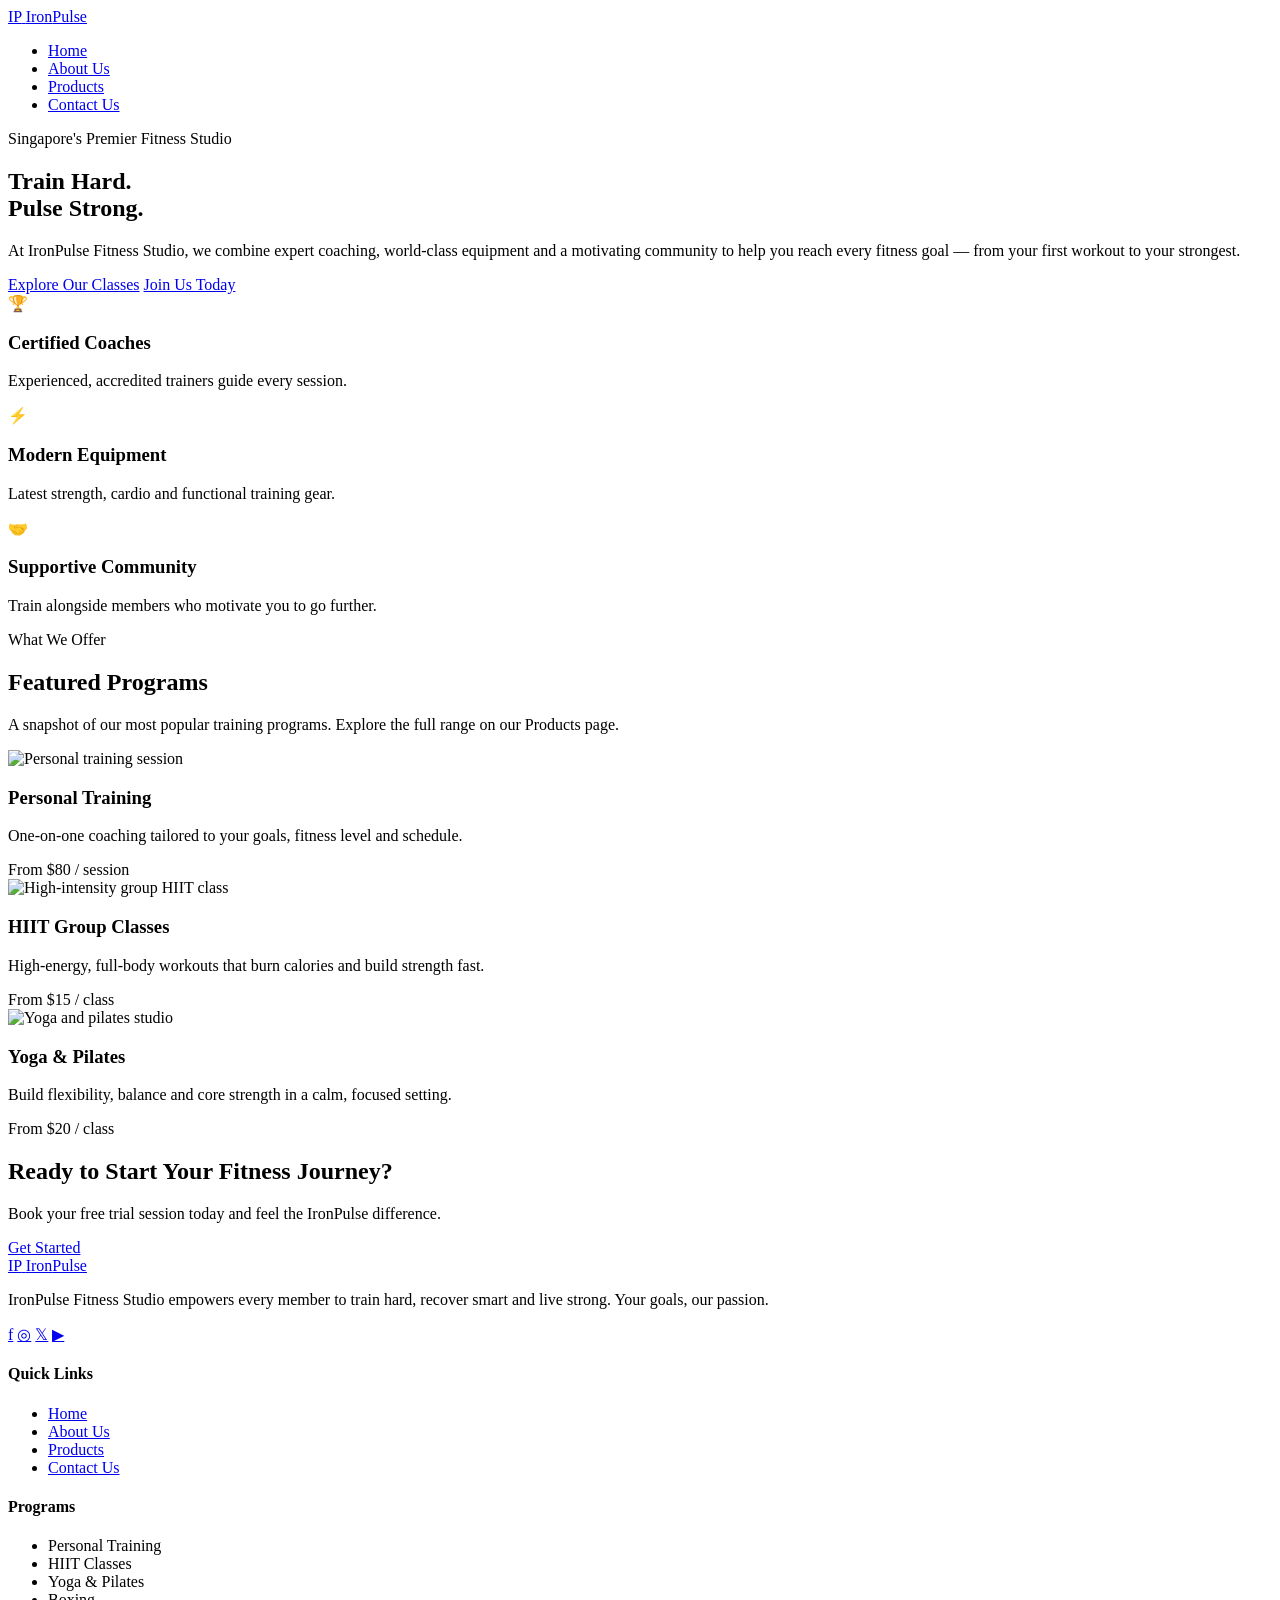
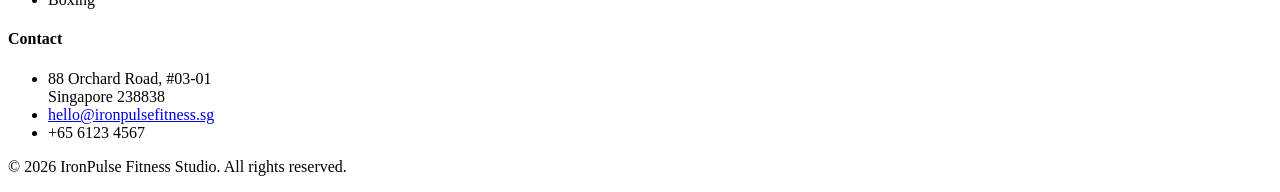
==== index.html @ caf17959 "Add initial index.html for IronPulse Fitness Studio This is the initial commit of the index.html fil" ====
<!DOCTYPE html>
<html lang="en">
<head>
  <meta charset="UTF-8">
  <meta name="viewport" content="width=device-width, initial-scale=1.0">
  <title>IronPulse Fitness Studio | Train Hard. Pulse Strong.</title>
  <link rel="preconnect" href="https://fonts.googleapis.com">
  <link rel="preconnect" href="https://fonts.gstatic.com" crossorigin>
  <link href="https://fonts.googleapis.com/css2?family=Montserrat:wght@600;700;800&family=Inter:wght@400;500;600&display=swap" rel="stylesheet">
  <link rel="stylesheet" href="style.css">
</head>
<body>
  <!-- ===== Shared header / navigation ===== -->
  <header class="site-header">
    <div class="wrapper header-inner">
      <a class="brand" href="index.html">
        <span class="brand-mark">IP</span>
        <span class="brand-name">Iron<span>Pulse</span></span>
      </a>
      <nav class="site-nav" aria-label="Main navigation">
        <ul>
          <li><a href="index.html" class="active">Home</a></li>
          <li><a href="aboutus.html">About Us</a></li>
          <li><a href="products.html">Products</a></li>
          <li><a href="contactus.html">Contact Us</a></li>
        </ul>
      </nav>
    </div>
  </header>

  <main>
    <!-- Hero section -->
    <section class="hero">
      <div class="hero-bg" role="img" aria-label="Modern gym interior"></div>
      <div class="wrapper">
        <div class="hero-content">
          <p class="hero-kicker">Singapore's Premier Fitness Studio</p>
          <h1>Train Hard.<br>Pulse Strong.</h1>
          <p>At IronPulse Fitness Studio, we combine expert coaching, world-class equipment and a motivating community to help you reach every fitness goal — from your first workout to your strongest.</p>
          <div class="hero-actions">
            <a href="products.html" class="btn btn-primary">Explore Our Classes</a>
            <a href="contactus.html" class="btn btn-outline">Join Us Today</a>
          </div>
        </div>
      </div>
    </section>

    <!-- Feature strip -->
    <section class="feature-strip">
      <div class="wrapper">
        <div class="feature-box"><div class="feature-icon">🏆</div><h3>Certified Coaches</h3><p>Experienced, accredited trainers guide every session.</p></div>
        <div class="feature-box"><div class="feature-icon">⚡</div><h3>Modern Equipment</h3><p>Latest strength, cardio and functional training gear.</p></div>
        <div class="feature-box"><div class="feature-icon">🤝</div><h3>Supportive Community</h3><p>Train alongside members who motivate you to go further.</p></div>
      </div>
    </section>

    <!-- Featured services preview -->
    <section class="section">
      <div class="wrapper">
        <span class="section-kicker">What We Offer</span>
        <h2 class="section-title">Featured Programs</h2>
        <p class="section-sub">A snapshot of our most popular training programs. Explore the full range on our Products page.</p>
        <div class="featured-grid">
          <article class="service-card">
            <img src="assets/images/pt.jpg" alt="Personal training session">
            <div class="card-body">
              <h3>Personal Training</h3>
              <p>One-on-one coaching tailored to your goals, fitness level and schedule.</p>
              <span class="price">From $80 / session</span>
            </div>
          </article>
          <article class="service-card">
            <img src="assets/images/hiit.jpg" alt="High-intensity group HIIT class">
            <div class="card-body">
              <h3>HIIT Group Classes</h3>
              <p>High-energy, full-body workouts that burn calories and build strength fast.</p>
              <span class="price">From $15 / class</span>
            </div>
          </article>
          <article class="service-card">
            <img src="assets/images/yoga.jpg" alt="Yoga and pilates studio">
            <div class="card-body">
              <h3>Yoga &amp; Pilates</h3>
              <p>Build flexibility, balance and core strength in a calm, focused setting.</p>
              <span class="price">From $20 / class</span>
            </div>
          </article>
        </div>
      </div>
    </section>

    <!-- Call to action -->
    <section class="cta-band">
      <div class="wrapper">
        <h2>Ready to Start Your Fitness Journey?</h2>
        <p>Book your free trial session today and feel the IronPulse difference.</p>
        <a href="contactus.html" class="btn btn-outline">Get Started</a>
      </div>
    </section>
  </main>

  <!-- ===== Shared footer ===== -->
  <footer class="site-footer">
    <div class="wrapper">
      <div class="footer-grid">
        <div class="footer-col">
          <a class="brand" href="index.html">
            <span class="brand-mark">IP</span>
            <span class="brand-name">Iron<span>Pulse</span></span>
          </a>
          <p class="footer-about">IronPulse Fitness Studio empowers every member to train hard, recover smart and live strong. Your goals, our passion.</p>
          <div class="social-icons">
            <a href="https://facebook.com" target="_blank" rel="noopener" aria-label="Facebook">f</a>
            <a href="https://instagram.com" target="_blank" rel="noopener" aria-label="Instagram">◎</a>
            <a href="https://twitter.com" target="_blank" rel="noopener" aria-label="X / Twitter">𝕏</a>
            <a href="https://youtube.com" target="_blank" rel="noopener" aria-label="YouTube">▶</a>
          </div>
        </div>
        <div class="footer-col">
          <h4>Quick Links</h4>
          <ul>
            <li><a href="index.html">Home</a></li>
            <li><a href="aboutus.html">About Us</a></li>
            <li><a href="products.html">Products</a></li>
            <li><a href="contactus.html">Contact Us</a></li>
          </ul>
        </div>
        <div class="footer-col">
          <h4>Programs</h4>
          <ul>
            <li>Personal Training</li>
            <li>HIIT Classes</li>
            <li>Yoga &amp; Pilates</li>
            <li>Boxing</li>
          </ul>
        </div>
        <div class="footer-col">
          <h4>Contact</h4>
          <ul>
            <li>88 Orchard Road, #03-01<br>Singapore 238838</li>
            <li><a href="mailto:hello@ironpulsefitness.sg">hello@ironpulsefitness.sg</a></li>
            <li>+65 6123 4567</li>
          </ul>
        </div>
      </div>
      <div class="footer-bottom">
        <p>&copy; 2026 IronPulse Fitness Studio. All rights reserved.</p>
      </div>
    </div>
  </footer>
</body>
</html>
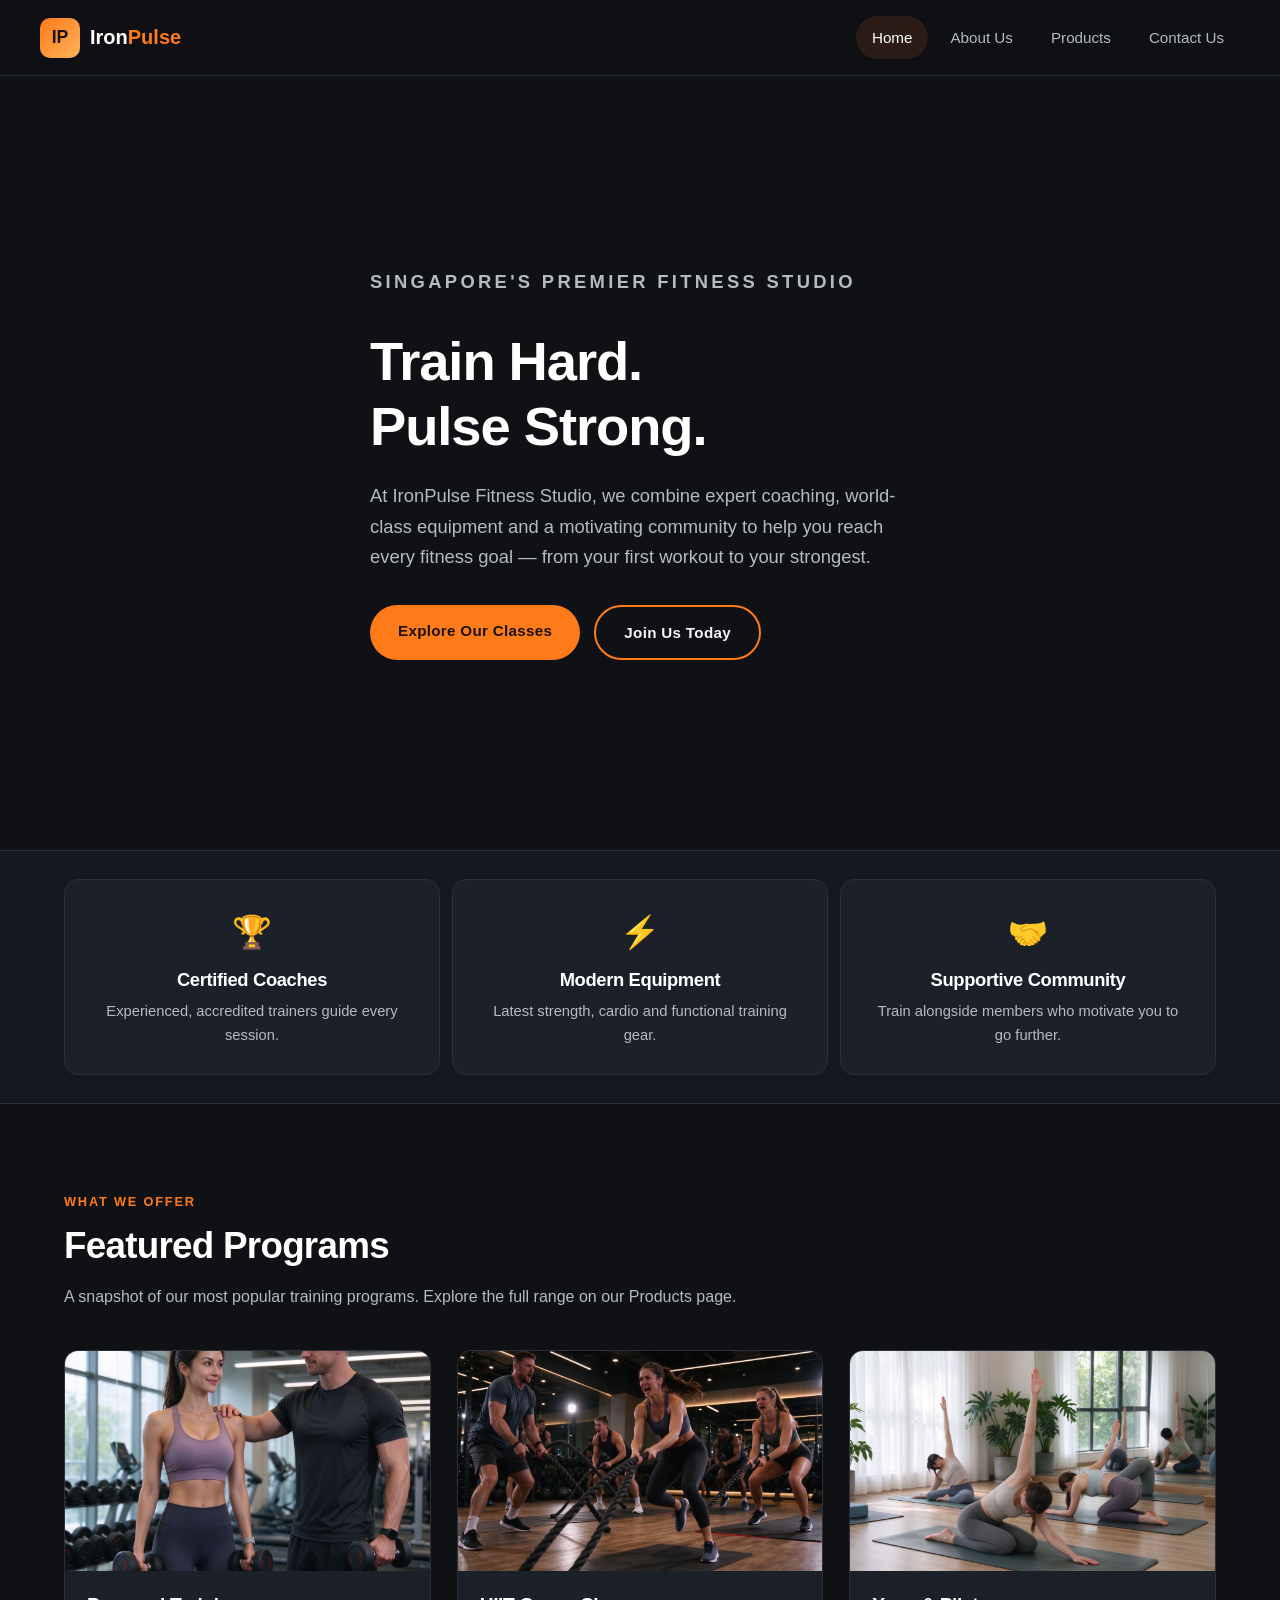
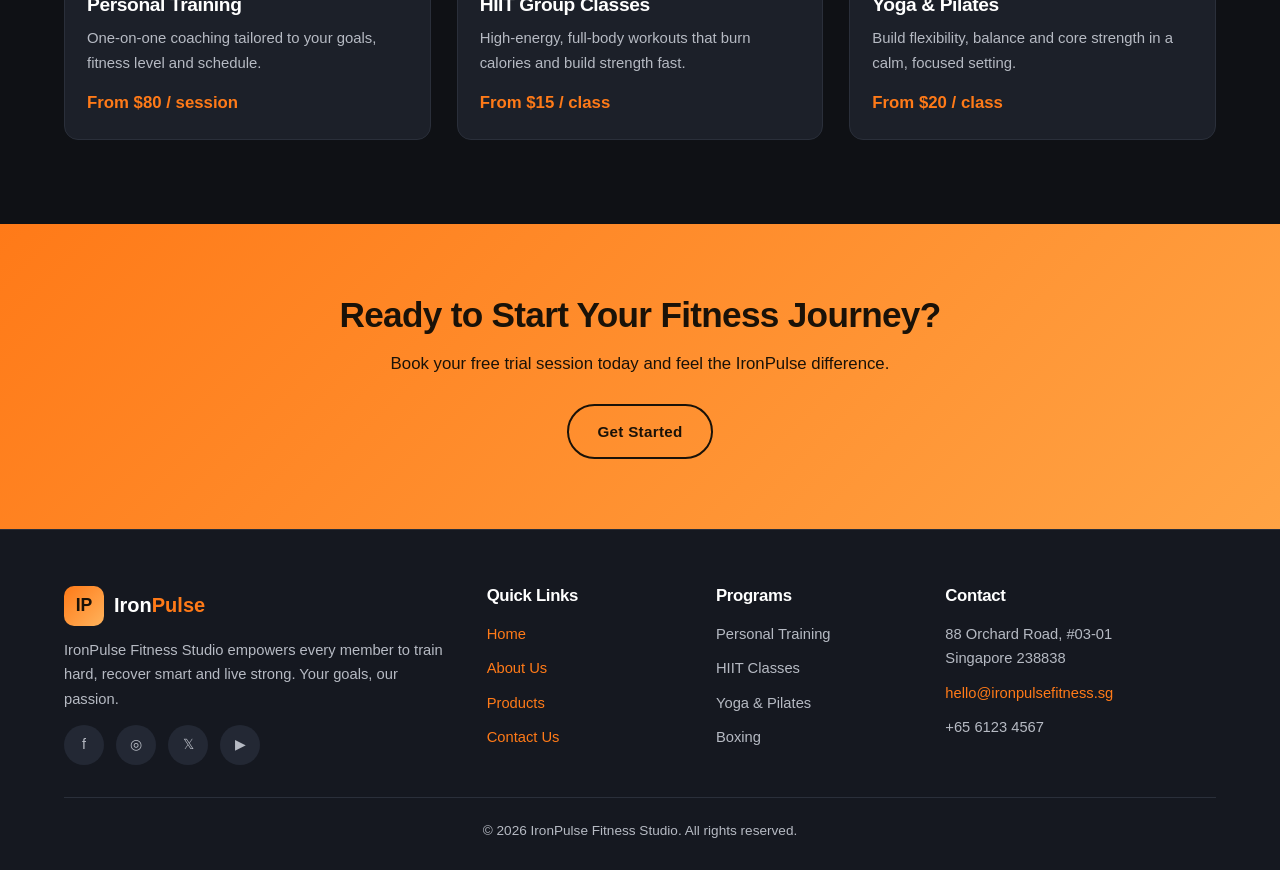
==== commit f4267341: "Update image paths to use 'Assets' directory" ====
--- a/index.html
+++ b/index.html
@@ -62,7 +62,7 @@
         <p class="section-sub">A snapshot of our most popular training programs. Explore the full range on our Products page.</p>
         <div class="featured-grid">
           <article class="service-card">
-            <img src="assets/images/pt.jpg" alt="Personal training session">
+            <img src="Assets/images/pt.jpg" alt="Personal training session">
             <div class="card-body">
               <h3>Personal Training</h3>
               <p>One-on-one coaching tailored to your goals, fitness level and schedule.</p>
@@ -70,7 +70,7 @@
             </div>
           </article>
           <article class="service-card">
-            <img src="assets/images/hiit.jpg" alt="High-intensity group HIIT class">
+            <img src="Assets/images/hiit.jpg" alt="High-intensity group HIIT class">
             <div class="card-body">
               <h3>HIIT Group Classes</h3>
               <p>High-energy, full-body workouts that burn calories and build strength fast.</p>
@@ -78,7 +78,7 @@
             </div>
           </article>
           <article class="service-card">
-            <img src="assets/images/yoga.jpg" alt="Yoga and pilates studio">
+            <img src="Assets/images/yoga.jpg" alt="Yoga and pilates studio">
             <div class="card-body">
               <h3>Yoga &amp; Pilates</h3>
               <p>Build flexibility, balance and core strength in a calm, focused setting.</p>
--- a/style.css
+++ b/style.css
@@ -0,0 +1,414 @@
+/* ============================================================
+   IronPulse Fitness Studio — style.css
+   Shared stylesheet for all 4 pages (index, aboutus, products, contactus)
+   ============================================================ */
+
+:root {
+  --bg-dark: #0f1115;
+  --bg-dark-2: #151820;
+  --bg-card: #1c2029;
+  --bg-card-2: #232834;
+  --accent: #ff7a18;
+  --accent-dark: #e8640a;
+  --accent-soft: rgba(255, 122, 24, 0.12);
+  --text-light: #f4f5f7;
+  --text-muted: #b6bac3;
+  --white: #ffffff;
+  --border: #2a2f3a;
+  --radius: 14px;
+  --shadow: 0 10px 30px rgba(0, 0, 0, 0.35);
+  --font-head: "Montserrat", "Segoe UI", Arial, sans-serif;
+  --font-body: "Inter", "Segoe UI", Arial, sans-serif;
+}
+
+/* ---------- Reset & base ---------- */
+* { margin: 0; padding: 0; box-sizing: border-box; }
+
+html { scroll-behavior: smooth; }
+
+body {
+  font-family: var(--font-body);
+  background-color: var(--bg-dark);
+  color: var(--text-light);
+  line-height: 1.65;
+  -webkit-font-smoothing: antialiased;
+}
+
+/* Semantic layout blocks use a shared wrapper */
+.wrapper {
+  max-width: 1200px;
+  margin: 0 auto;
+  padding: 0 24px;
+}
+
+img { max-width: 100%; display: block; }
+
+a { color: var(--accent); text-decoration: none; transition: color 0.2s ease; }
+a:hover { color: var(--white); }
+
+h1, h2, h3, h4 {
+  font-family: var(--font-head);
+  line-height: 1.2;
+  color: var(--white);
+  letter-spacing: -0.02em;
+}
+
+.section { padding: 84px 0; }
+
+.section-kicker {
+  display: inline-block;
+  text-transform: uppercase;
+  letter-spacing: 0.14em;
+  font-size: 0.8rem;
+  font-weight: 600;
+  color: var(--accent);
+  margin-bottom: 12px;
+}
+
+.section-title { font-size: 2.3rem; margin-bottom: 16px; }
+
+.section-sub {
+  color: var(--text-muted);
+  max-width: 720px;
+  margin-bottom: 40px;
+}
+
+/* ---------- Buttons ---------- */
+.btn {
+  display: inline-block;
+  padding: 13px 28px;
+  border-radius: 40px;
+  font-family: var(--font-head);
+  font-weight: 600;
+  font-size: 0.95rem;
+  letter-spacing: 0.02em;
+  cursor: pointer;
+  border: none;
+  transition: all 0.25s ease;
+}
+.btn-primary { background: var(--accent); color: #1a1208; }
+.btn-primary:hover { background: var(--accent-dark); color: #fff; transform: translateY(-2px); }
+.btn-outline { background: transparent; color: var(--text-light); border: 2px solid var(--accent); }
+.btn-outline:hover { background: var(--accent); color: #1a1208; }
+
+/* ============================================================
+   HEADER / NAV (identical on every page)
+   ============================================================ */
+.site-header {
+  position: sticky;
+  top: 0;
+  z-index: 100;
+  background: rgba(15, 17, 21, 0.92);
+  backdrop-filter: blur(8px);
+  border-bottom: 1px solid var(--border);
+}
+.header-inner {
+  display: flex;
+  align-items: center;
+  justify-content: space-between;
+  padding: 16px 0;
+}
+.brand { display: flex; align-items: center; gap: 10px; }
+.brand-mark {
+  width: 40px; height: 40px;
+  background: linear-gradient(135deg, var(--accent), #ffb35c);
+  border-radius: 10px;
+  display: grid; place-items: center;
+  font-family: var(--font-head);
+  font-weight: 800;
+  color: #1a1208;
+  font-size: 1.1rem;
+}
+.brand-name { font-family: var(--font-head); font-weight: 700; font-size: 1.25rem; color: var(--white); }
+.brand-name span { color: var(--accent); }
+
+.site-nav ul { display: flex; list-style: none; gap: 6px; }
+.site-nav a {
+  display: inline-block;
+  padding: 9px 16px;
+  border-radius: 30px;
+  color: var(--text-muted);
+  font-weight: 500;
+  font-size: 0.95rem;
+}
+.site-nav a:hover { color: var(--white); background: var(--bg-card-2); }
+.site-nav a.active { color: var(--white); background: var(--accent-soft); }
+
+/* ============================================================
+   FOOTER (identical on every page)
+   ============================================================ */
+.site-footer {
+  background: var(--bg-dark-2);
+  border-top: 1px solid var(--border);
+  padding: 56px 0 28px;
+}
+.footer-grid {
+  display: grid;
+  grid-template-columns: 2fr 1fr 1fr 1.4fr;
+  gap: 36px;
+  margin-bottom: 32px;
+}
+.footer-col h4 { font-size: 1.05rem; margin-bottom: 16px; }
+.footer-col p, .footer-col li { color: var(--text-muted); font-size: 0.92rem; }
+.footer-col ul { list-style: none; }
+.footer-col li { margin-bottom: 10px; }
+.footer-about { color: var(--text-muted); font-size: 0.92rem; margin-top: 12px; }
+.social-icons { display: flex; gap: 12px; margin-top: 14px; }
+.social-icons a {
+  width: 40px; height: 40px;
+  border-radius: 50%;
+  background: var(--bg-card-2);
+  display: grid; place-items: center;
+  color: var(--text-muted);
+  font-size: 0.9rem;
+  transition: all 0.2s ease;
+}
+.social-icons a:hover { background: var(--accent); color: #1a1208; transform: translateY(-3px); }
+.footer-bottom {
+  border-top: 1px solid var(--border);
+  padding-top: 22px;
+  text-align: center;
+  color: var(--text-muted);
+  font-size: 0.85rem;
+}
+
+/* ============================================================
+   HOME PAGE
+   ============================================================ */
+.hero {
+  position: relative;
+  min-height: 86vh;
+  display: flex;
+  align-items: center;
+  overflow: hidden;
+}
+.hero-bg {
+  position: absolute; inset: 0;
+  background: url("assets/images/hero.jpg") center/cover no-repeat;
+}
+.hero-bg::after {
+  content: "";
+  position: absolute; inset: 0;
+  background: linear-gradient(90deg, rgba(15,17,21,0.92) 0%, rgba(15,17,21,0.55) 55%, rgba(15,17,21,0.25) 100%);
+}
+.hero-content { position: relative; z-index: 2; max-width: 640px; padding: 120px 0; }
+.hero-kicker {
+  text-transform: uppercase;
+  letter-spacing: 0.18em;
+  font-size: 0.85rem;
+  font-weight: 600;
+  color: var(--accent);
+  margin-bottom: 18px;
+}
+.hero h1 { font-size: 3.4rem; margin-bottom: 22px; }
+.hero p { font-size: 1.15rem; color: var(--text-muted); margin-bottom: 32px; max-width: 540px; }
+.hero-actions { display: flex; gap: 14px; flex-wrap: wrap; }
+
+.feature-strip {
+  background: var(--bg-dark-2);
+  border-top: 1px solid var(--border);
+  border-bottom: 1px solid var(--border);
+}
+.feature-strip .wrapper { display: grid; grid-template-columns: repeat(3, 1fr); gap: 12px; padding: 28px 24px; }
+.feature-box {
+  background: var(--bg-card);
+  border: 1px solid var(--border);
+  border-radius: var(--radius);
+  padding: 26px 28px;
+  text-align: center;
+}
+.feature-icon { font-size: 2rem; margin-bottom: 10px; }
+.feature-box h3 { font-size: 1.15rem; margin-bottom: 8px; }
+.feature-box p { color: var(--text-muted); font-size: 0.92rem; }
+
+.featured-grid { display: grid; grid-template-columns: repeat(3, 1fr); gap: 26px; }
+.service-card {
+  background: var(--bg-card);
+  border: 1px solid var(--border);
+  border-radius: var(--radius);
+  overflow: hidden;
+  transition: transform 0.25s ease, box-shadow 0.25s ease;
+}
+.service-card:hover { transform: translateY(-6px); box-shadow: var(--shadow); }
+.service-card img { width: 100%; height: 220px; object-fit: cover; }
+.service-card .card-body { padding: 22px; }
+.service-card h3 { font-size: 1.2rem; margin-bottom: 10px; }
+.service-card p { color: var(--text-muted); font-size: 0.93rem; }
+.service-card .price { color: var(--accent); font-weight: 700; font-size: 1.05rem; margin-top: 14px; display: inline-block; }
+
+.cta-band {
+  background: linear-gradient(135deg, var(--accent) 0%, #ffa344 100%);
+  color: #1a1208;
+  text-align: center;
+  padding: 70px 24px;
+}
+.cta-band h2 { color: #1a1208; font-size: 2.2rem; margin-bottom: 14px; }
+.cta-band p { font-size: 1.05rem; max-width: 560px; margin: 0 auto 26px; }
+.cta-band .btn-outline { border-color: #1a1208; color: #1a1208; }
+.cta-band .btn-outline:hover { background: #1a1208; color: var(--white); }
+
+/* ============================================================
+   ABOUT PAGE
+   ============================================================ */
+.page-hero {
+  background: var(--bg-dark-2);
+  border-bottom: 1px solid var(--border);
+  padding: 90px 0 60px;
+}
+.page-hero h1 { font-size: 2.8rem; margin-bottom: 12px; }
+.page-hero p { color: var(--text-muted); max-width: 640px; }
+
+.about-split {
+  display: grid;
+  grid-template-columns: 1.1fr 1fr;
+  gap: 50px;
+  align-items: center;
+}
+.about-split img { border-radius: var(--radius); box-shadow: var(--shadow); }
+.about-text h2 { font-size: 2rem; margin-bottom: 18px; }
+.about-text p { color: var(--text-muted); margin-bottom: 14px; }
+
+.mvv-grid { display: grid; grid-template-columns: repeat(3, 1fr); gap: 26px; }
+.mvv-card {
+  background: var(--bg-card);
+  border: 1px solid var(--border);
+  border-radius: var(--radius);
+  padding: 34px 28px;
+}
+.mvv-card .tag {
+  display: inline-block;
+  text-transform: uppercase;
+  letter-spacing: 0.14em;
+  font-size: 0.75rem;
+  font-weight: 700;
+  color: var(--accent);
+  margin-bottom: 12px;
+}
+.mvv-card h3 { font-size: 1.4rem; margin-bottom: 12px; }
+.mvv-card p { color: var(--text-muted); font-size: 0.95rem; }
+
+/* ============================================================
+   PRODUCTS / SERVICES PAGE
+   ============================================================ */
+.category-tabs { display: flex; flex-wrap: wrap; gap: 12px; margin-bottom: 44px; }
+.category-tabs span {
+  padding: 9px 18px;
+  border-radius: 30px;
+  background: var(--bg-card);
+  border: 1px solid var(--border);
+  color: var(--text-muted);
+  font-weight: 600;
+  font-size: 0.9rem;
+  cursor: default;
+}
+.category-tabs span:first-child { background: var(--accent-soft); color: var(--accent); border-color: var(--accent); }
+
+.gallery-grid { display: grid; grid-template-columns: repeat(3, 1fr); gap: 26px; }
+.gallery-item {
+  background: var(--bg-card);
+  border: 1px solid var(--border);
+  border-radius: var(--radius);
+  overflow: hidden;
+}
+.gallery-item img { width: 100%; height: 250px; object-fit: cover; }
+.gallery-item .g-body { padding: 22px; }
+.gallery-item h3 { font-size: 1.2rem; margin-bottom: 8px; }
+.gallery-item .g-cat { color: var(--accent); font-size: 0.8rem; text-transform: uppercase; letter-spacing: 0.1em; margin-bottom: 8px; display: block; }
+.gallery-item p { color: var(--text-muted); font-size: 0.93rem; margin-bottom: 12px; }
+.gallery-item .price { font-weight: 700; color: var(--accent); font-size: 1.1rem; }
+
+.pricing-table {
+  width: 100%;
+  border-collapse: collapse;
+  background: var(--bg-card);
+  border: 1px solid var(--border);
+  border-radius: var(--radius);
+  overflow: hidden;
+  margin-top: 30px;
+}
+.pricing-table caption {
+  text-align: left;
+  font-family: var(--font-head);
+  font-weight: 700;
+  font-size: 1.3rem;
+  padding: 8px 22px 16px;
+}
+.pricing-table th, .pricing-table td {
+  text-align: left;
+  padding: 15px 22px;
+  border-bottom: 1px solid var(--border);
+  font-size: 0.95rem;
+}
+.pricing-table th { background: var(--bg-card-2); color: var(--white); font-weight: 600; }
+.pricing-table td { color: var(--text-muted); }
+.pricing-table tr:last-child td { border-bottom: none; }
+
+/* ============================================================
+   CONTACT PAGE
+   ============================================================ */
+.contact-grid { display: grid; grid-template-columns: 1.1fr 1fr; gap: 50px; align-items: start; }
+.contact-info h2 { font-size: 1.8rem; margin-bottom: 20px; }
+.info-list { list-style: none; margin-top: 8px; }
+.info-list li { display: flex; gap: 14px; align-items: flex-start; margin-bottom: 20px; color: var(--text-muted); }
+.info-list .ic {
+  width: 40px; height: 40px;
+  flex-shrink: 0;
+  border-radius: 10px;
+  background: var(--accent-soft);
+  display: grid; place-items: center;
+  font-size: 1.1rem;
+}
+.info-list li strong { color: var(--white); display: block; }
+.info-list a { color: var(--accent); }
+.info-list a:hover { color: var(--white); }
+
+.contact-form {
+  background: var(--bg-card);
+  border: 1px solid var(--border);
+  border-radius: var(--radius);
+  padding: 34px;
+}
+.form-group { margin-bottom: 20px; }
+.form-group label { display: block; font-size: 0.9rem; font-weight: 600; margin-bottom: 8px; color: var(--white); }
+.form-group input, .form-group textarea {
+  width: 100%;
+  padding: 13px 15px;
+  background: var(--bg-dark-2);
+  border: 1px solid var(--border);
+  border-radius: 10px;
+  color: var(--text-light);
+  font-family: var(--font-body);
+  font-size: 0.95rem;
+  outline: none;
+  transition: border-color 0.2s ease;
+}
+.form-group input:focus, .form-group textarea:focus { border-color: var(--accent); }
+.form-group textarea { min-height: 140px; resize: vertical; }
+.form-note { font-size: 0.85rem; color: var(--text-muted); margin-top: 10px; }
+
+.map-box {
+  margin-top: 56px;
+  border: 1px solid var(--border);
+  border-radius: var(--radius);
+  overflow: hidden;
+}
+.map-box iframe { width: 100%; height: 360px; border: 0; display: block; filter: grayscale(30%) contrast(1.05); }
+
+/* ============================================================
+   RESPONSIVE
+   ============================================================ */
+@media (max-width: 920px) {
+  .featured-grid, .gallery-grid, .mvv-grid { grid-template-columns: repeat(2, 1fr); }
+  .about-split, .contact-grid { grid-template-columns: 1fr; }
+  .footer-grid { grid-template-columns: 1fr 1fr; }
+}
+@media (max-width: 600px) {
+  .header-inner { flex-direction: column; gap: 12px; }
+  .site-nav { width: 100%; }
+  .site-nav ul { justify-content: center; flex-wrap: wrap; }
+  .hero h1 { font-size: 2.4rem; }
+  .section-title { font-size: 1.8rem; }
+  .feature-strip .wrapper { grid-template-columns: 1fr; }
+  .featured-grid, .gallery-grid, .mvv-grid { grid-template-columns: 1fr; }
+  .footer-grid { grid-template-columns: 1fr; }
+}
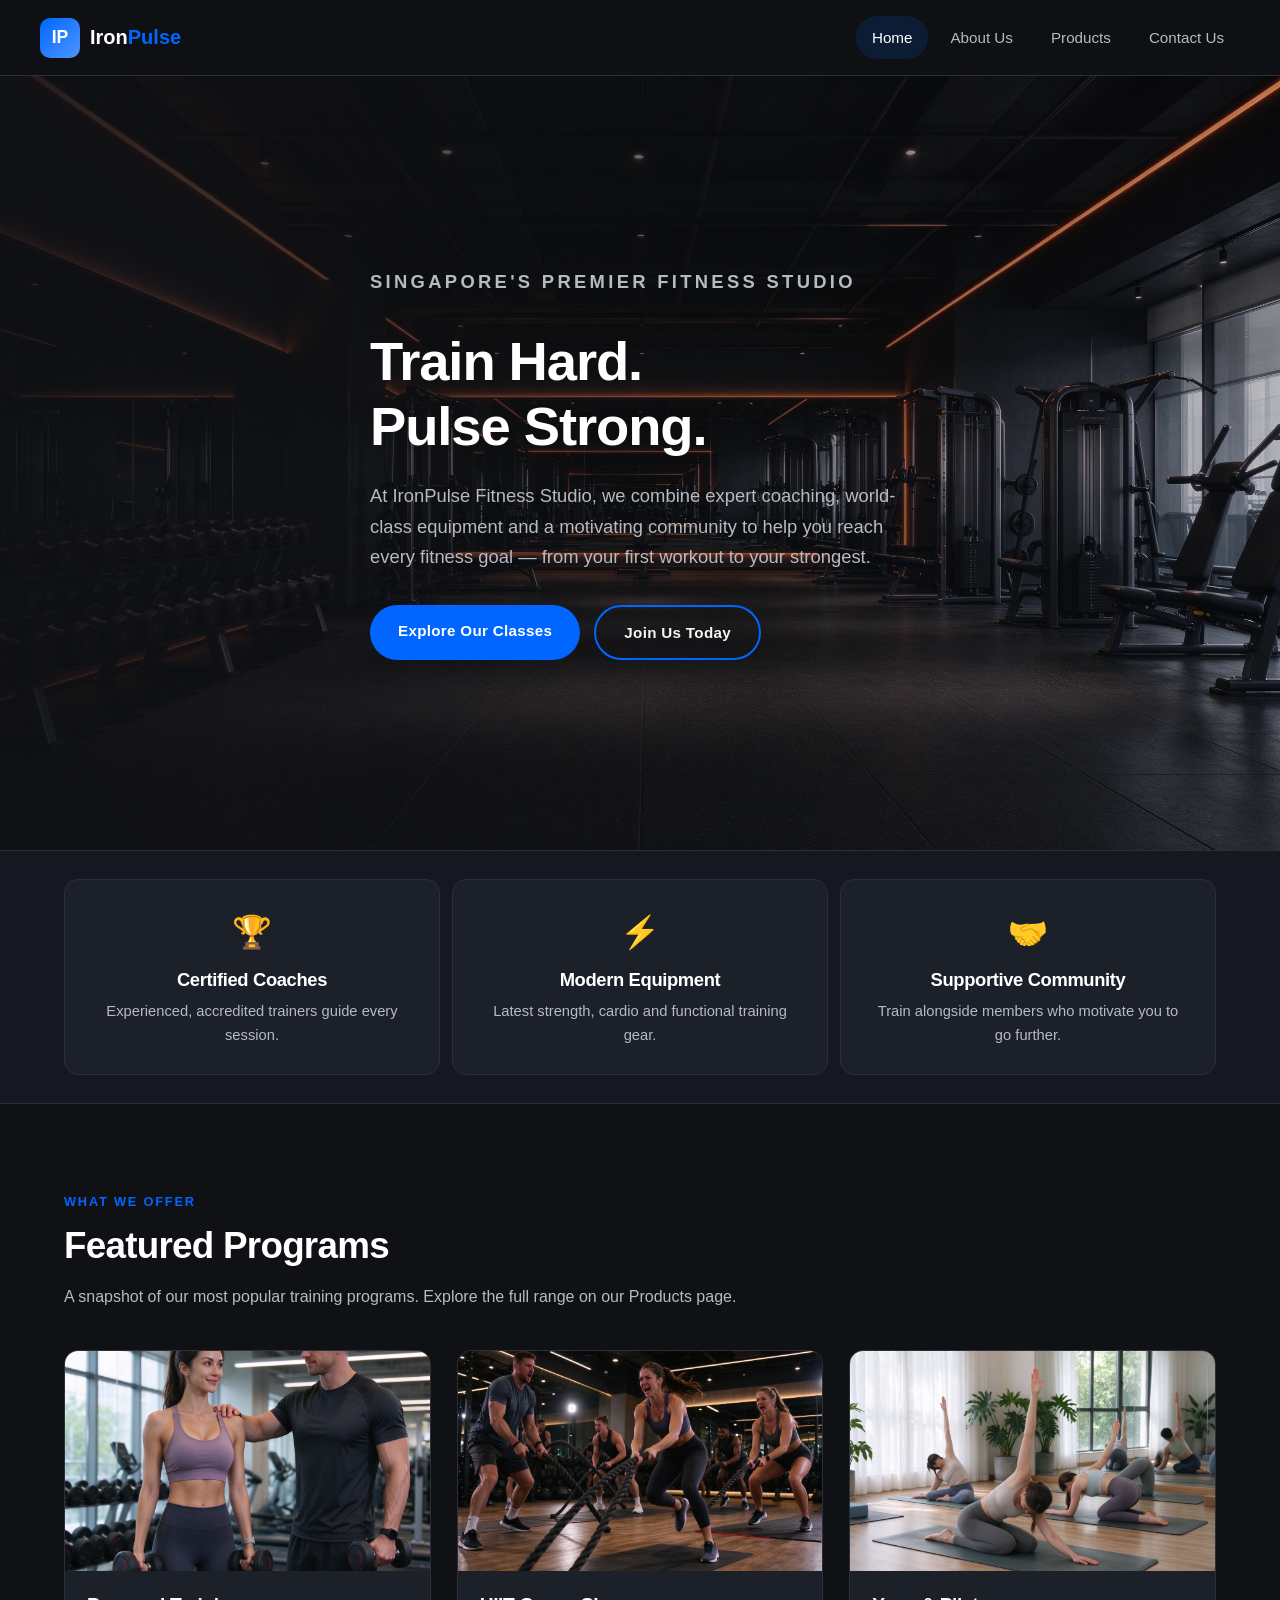
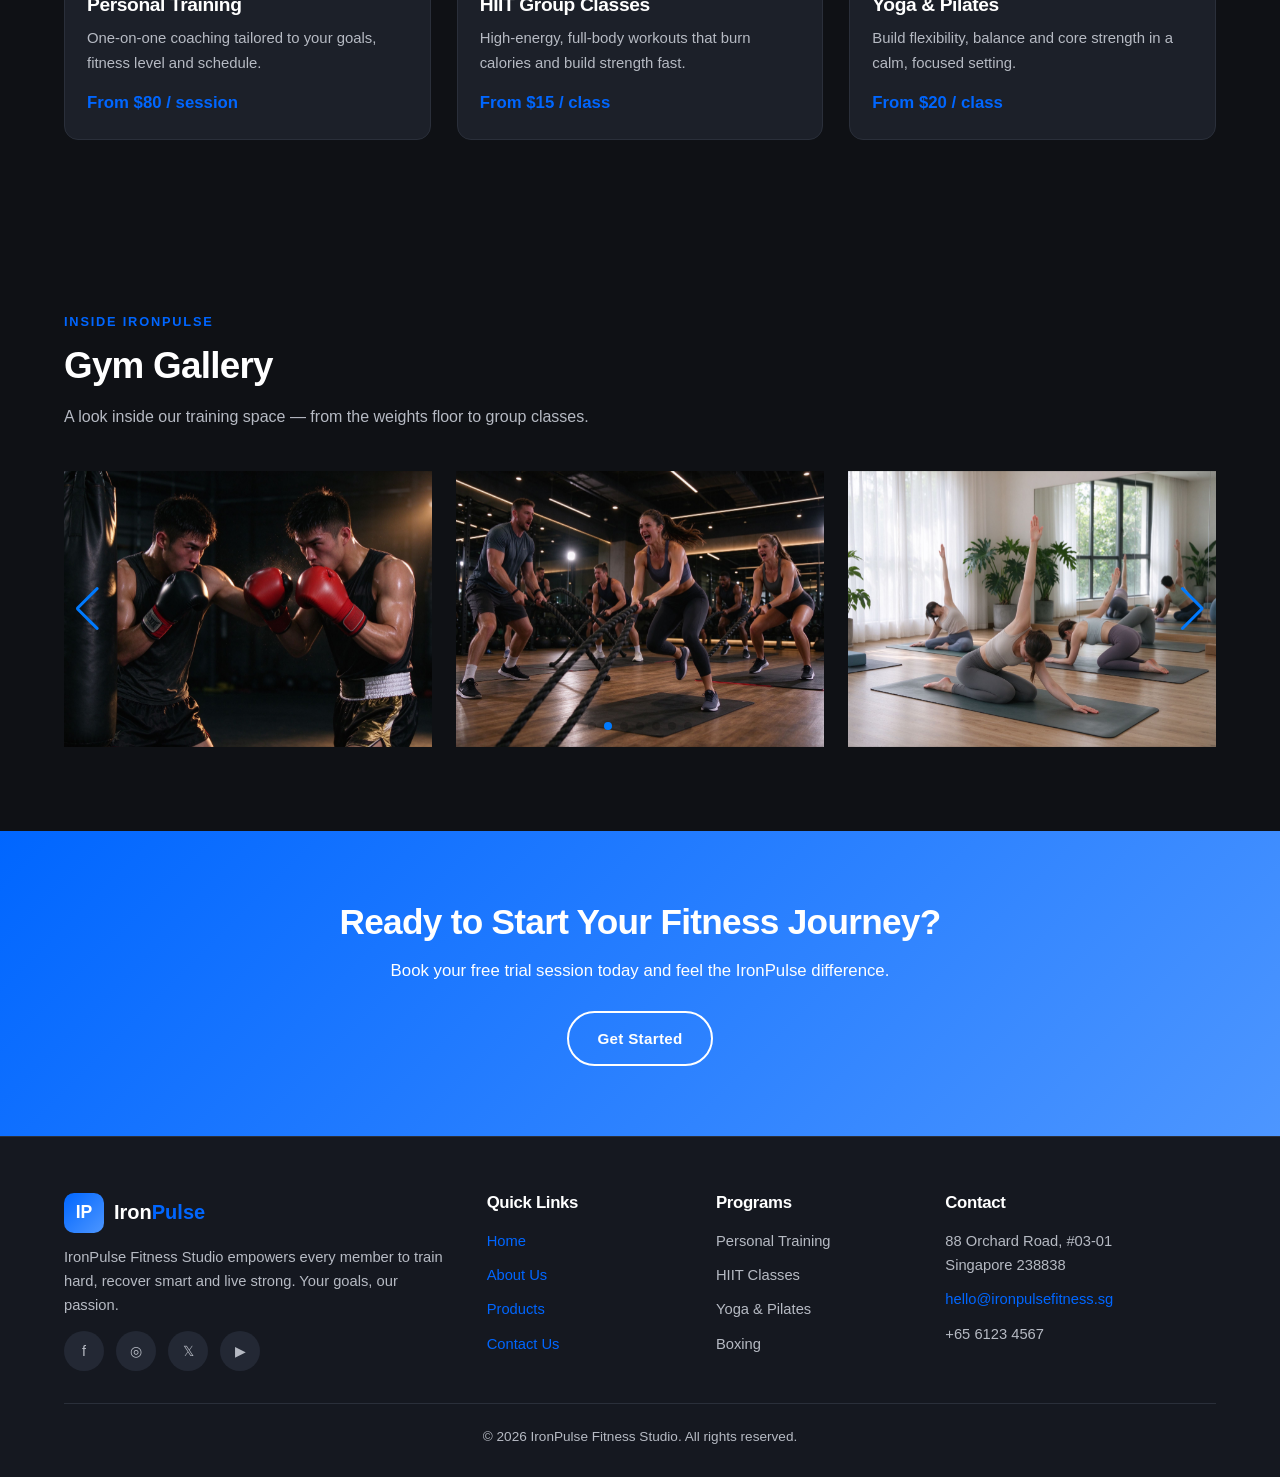
==== commit c7cde531: "Add files via upload" ====
--- a/index.html
+++ b/index.html
@@ -8,6 +8,7 @@
   <link rel="preconnect" href="https://fonts.gstatic.com" crossorigin>
   <link href="https://fonts.googleapis.com/css2?family=Montserrat:wght@600;700;800&family=Inter:wght@400;500;600&display=swap" rel="stylesheet">
   <link rel="stylesheet" href="style.css">
+  <link rel="stylesheet" href="https://cdn.jsdelivr.net/npm/swiper@11/swiper-bundle.min.css"/>
 </head>
 <body>
   <!-- ===== Shared header / navigation ===== -->
@@ -89,6 +90,31 @@
       </div>
     </section>
 
+    <!-- Gym gallery carousel (Swiper) -->
+    <section class="section gallery-section">
+      <div class="wrapper">
+        <span class="section-kicker">Inside IronPulse</span>
+        <h2 class="section-title">Gym Gallery</h2>
+        <p class="section-sub">A look inside our training space — from the weights floor to group classes.</p>
+      </div>
+      <div class="wrapper">
+        <div class="swiper my-gallery">
+          <div class="swiper-wrapper">
+            <div class="swiper-slide"><img src="Assets/images/strength.jpg" alt="Strength training zone"></div>
+            <div class="swiper-slide"><img src="Assets/images/boxing.jpg" alt="Boxing class"></div>
+            <div class="swiper-slide"><img src="Assets/images/hiit.jpg" alt="HIIT group class"></div>
+            <div class="swiper-slide"><img src="Assets/images/yoga.jpg" alt="Yoga studio"></div>
+            <div class="swiper-slide"><img src="Assets/images/team.jpg" alt="Coach team"></div>
+            <div class="swiper-slide"><img src="Assets/images/nutrition.jpg" alt="Nutrition corner"></div>
+            <div class="swiper-slide"><img src="Assets/images/pt.jpg" alt="Personal training session"></div>
+          </div>
+          <div class="swiper-button-next"></div>
+          <div class="swiper-button-prev"></div>
+          <div class="swiper-pagination"></div>
+        </div>
+      </div>
+    </section>
+
     <!-- Call to action -->
     <section class="cta-band">
       <div class="wrapper">
@@ -148,5 +174,28 @@
       </div>
     </div>
   </footer>
+  <script src="https://cdn.jsdelivr.net/npm/swiper@11/swiper-bundle.min.js"></script>
+  <script>
+    const gallery = new Swiper('.my-gallery', {
+      loop: true,
+      autoplay: {
+        delay: 2000,
+        disableOnInteraction: false,
+      },
+      pagination: {
+        el: '.swiper-pagination',
+        clickable: true,
+      },
+      navigation: {
+        nextEl: '.swiper-button-next',
+        prevEl: '.swiper-button-prev',
+      },
+      breakpoints: {
+        0: { slidesPerView: 1, spaceBetween: 16 },
+        768: { slidesPerView: 2, spaceBetween: 20 },
+        1024: { slidesPerView: 3, spaceBetween: 24 },
+      },
+    });
+  </script>
 </body>
 </html>
--- a/style.css
+++ b/style.css
@@ -8,9 +8,9 @@
   --bg-dark-2: #151820;
   --bg-card: #1c2029;
   --bg-card-2: #232834;
-  --accent: #ff7a18;
-  --accent-dark: #e8640a;
-  --accent-soft: rgba(255, 122, 24, 0.12);
+  --accent: #0066FF;
+  --accent-dark: #0047C2;
+  --accent-soft: rgba(0, 102, 255, 0.14);
   --text-light: #f4f5f7;
   --text-muted: #b6bac3;
   --white: #ffffff;
@@ -86,10 +86,10 @@
   border: none;
   transition: all 0.25s ease;
 }
-.btn-primary { background: var(--accent); color: #1a1208; }
+.btn-primary { background: var(--accent); color: #ffffff; }
 .btn-primary:hover { background: var(--accent-dark); color: #fff; transform: translateY(-2px); }
 .btn-outline { background: transparent; color: var(--text-light); border: 2px solid var(--accent); }
-.btn-outline:hover { background: var(--accent); color: #1a1208; }
+.btn-outline:hover { background: var(--accent); color: #ffffff; }
 
 /* ============================================================
    HEADER / NAV (identical on every page)
@@ -111,12 +111,12 @@
 .brand { display: flex; align-items: center; gap: 10px; }
 .brand-mark {
   width: 40px; height: 40px;
-  background: linear-gradient(135deg, var(--accent), #ffb35c);
+  background: linear-gradient(135deg, var(--accent), #4D96FF);
   border-radius: 10px;
   display: grid; place-items: center;
   font-family: var(--font-head);
   font-weight: 800;
-  color: #1a1208;
+  color: #ffffff;
   font-size: 1.1rem;
 }
 .brand-name { font-family: var(--font-head); font-weight: 700; font-size: 1.25rem; color: var(--white); }
@@ -184,7 +184,7 @@
 }
 .hero-bg {
   position: absolute; inset: 0;
-  background: url("assets/images/hero.jpg") center/cover no-repeat;
+  background: url("Assets/images/hero.jpg") center/cover no-repeat;
 }
 .hero-bg::after {
   content: "";
@@ -237,14 +237,14 @@
 .service-card .price { color: var(--accent); font-weight: 700; font-size: 1.05rem; margin-top: 14px; display: inline-block; }
 
 .cta-band {
-  background: linear-gradient(135deg, var(--accent) 0%, #ffa344 100%);
-  color: #1a1208;
+  background: linear-gradient(135deg, var(--accent) 0%, #4D96FF 100%);
+  color: #ffffff;
   text-align: center;
   padding: 70px 24px;
 }
-.cta-band h2 { color: #1a1208; font-size: 2.2rem; margin-bottom: 14px; }
+.cta-band h2 { color: #ffffff; font-size: 2.2rem; margin-bottom: 14px; }
 .cta-band p { font-size: 1.05rem; max-width: 560px; margin: 0 auto 26px; }
-.cta-band .btn-outline { border-color: #1a1208; color: #1a1208; }
+.cta-band .btn-outline { border-color: #ffffff; color: #ffffff; }
 .cta-band .btn-outline:hover { background: #1a1208; color: var(--white); }
 
 /* ============================================================
